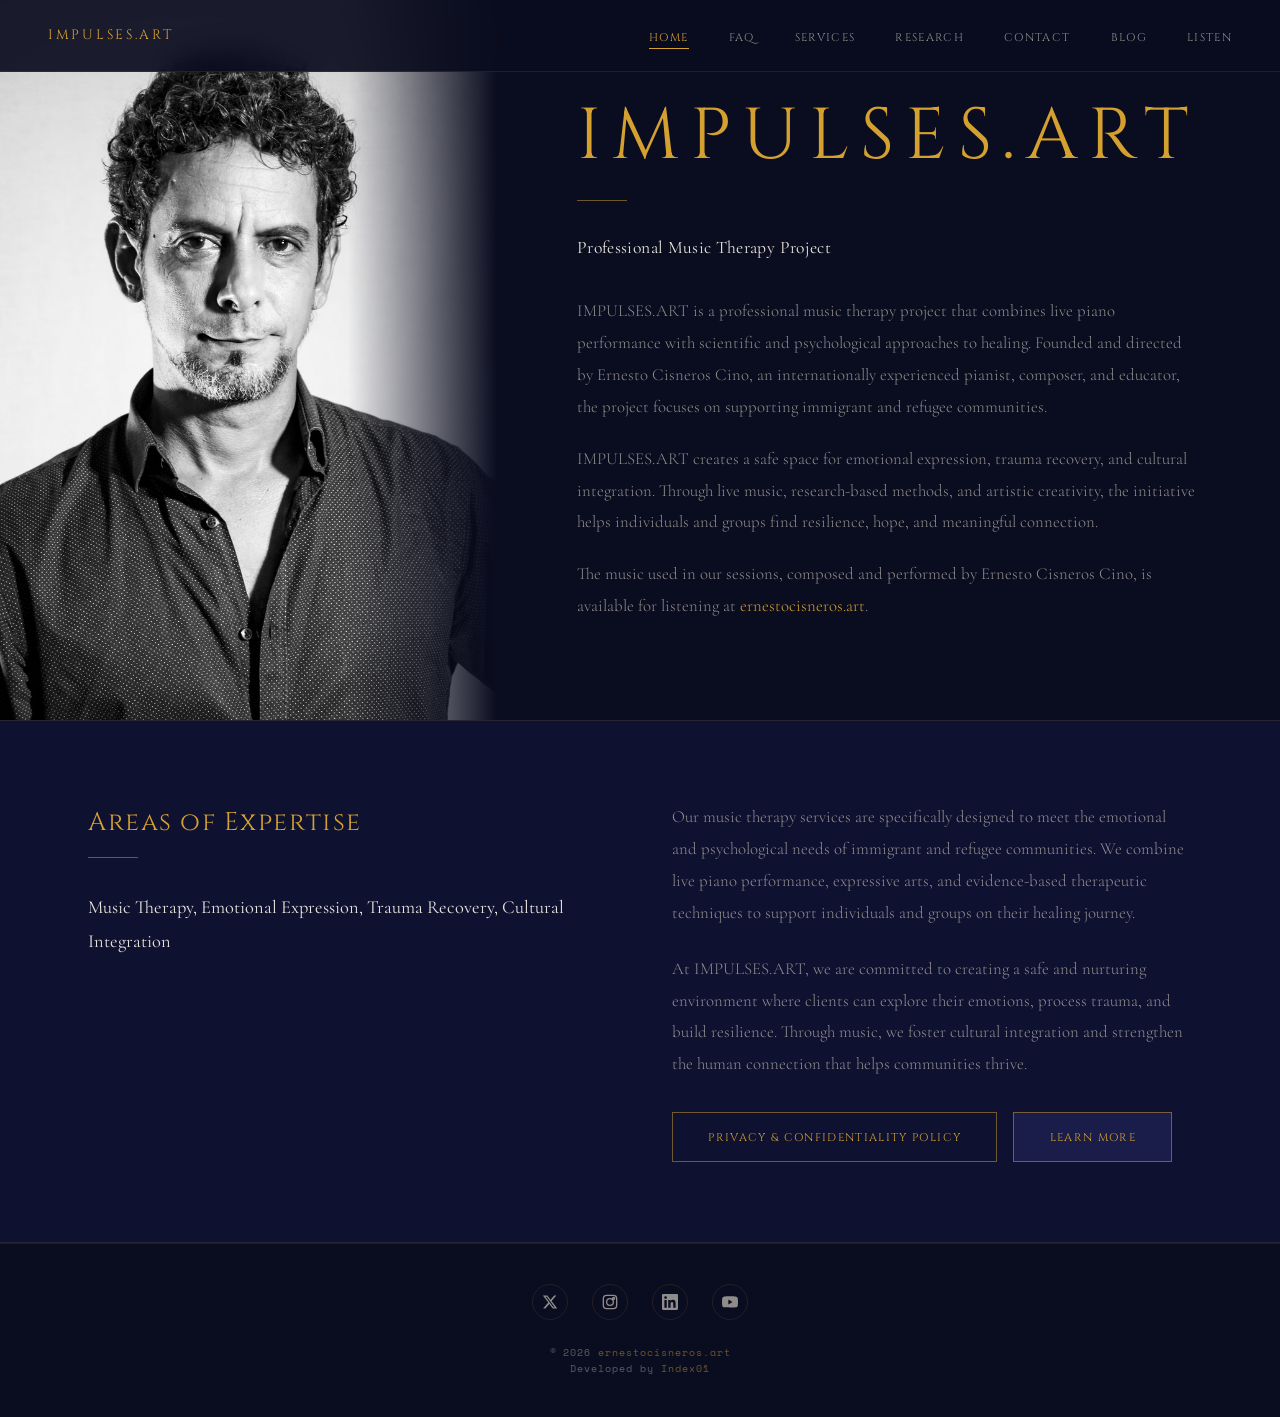
==== index.html @ 5130e120 "Auditoría aplicada: formulario funcional (FormSubmit), robots sin bloquear assets, main y h1, fuera " ====
<!DOCTYPE html>
<html lang="en">
<head>
<meta name="referrer" content="strict-origin-when-cross-origin">
<meta charset="UTF-8">
<meta name="viewport" content="width=device-width, initial-scale=1.0">
<title>IMPULSES.ART | Professional Music Therapy Project</title>
<meta name="description" content="IMPULSES.ART — Professional music therapy combining live piano performance with scientific approaches to healing. Supporting immigrant and refugee communities in the United States.">
<link rel="canonical" href="https://impulses.online/">
<link rel="alternate" hreflang="en" href="https://impulses.online/">
<meta property="og:type" content="website">
<meta property="og:url" content="https://impulses.online/">
<meta property="og:title" content="IMPULSES.ART | Professional Music Therapy Project">
<meta property="og:description" content="Professional music therapy combining live piano with scientific approaches to healing. Supporting immigrant and refugee communities.">
<meta property="og:image" content="https://impulses.online/assets/images/og-image.jpg">
<meta property="og:site_name" content="IMPULSES.ART">
<meta property="og:locale" content="en_US">
<meta name="twitter:card" content="summary_large_image">
<meta name="twitter:site" content="@Impulses_ART">
<meta name="twitter:title" content="IMPULSES.ART | Professional Music Therapy Project">
<meta name="twitter:description" content="Professional music therapy combining live piano with scientific approaches to healing. Supporting immigrant and refugee communities.">
<meta name="twitter:image" content="https://impulses.online/assets/images/og-image.jpg">
<link rel="author" href="https://impulses.online/humans.txt">
<link rel="icon" type="image/x-icon" href="/favicon.ico">
<link rel="icon" type="image/png" sizes="32x32" href="/assets/images/favicon-32x32.png">
<link rel="icon" type="image/png" sizes="16x16" href="/assets/images/favicon-16x16.png">
<link rel="apple-touch-icon" sizes="180x180" href="/assets/images/apple-touch-icon.png">
<link rel="manifest" href="/site.webmanifest">
<meta name="theme-color" content="#0a0c1f">
<link rel="stylesheet" href="assets/css/style.css">
<script type="application/ld+json">
{
  "@context": "https://schema.org",
  "@type": "ProfessionalService",
  "@id": "https://impulses.online/#service",
  "name": "IMPULSES.ART — Professional Music Therapy",
  "description": "Professional music therapy combining live piano performance with scientific approaches to healing. Supporting immigrant and refugee communities.",
  "url": "https://impulses.online",
  "image": "https://impulses.online/assets/images/portrait.jpg",
  "provider": { "@id": "https://impulses.online/#person" },
  "areaServed": { "@type": "Country", "name": "United States" },
  "serviceType": "Music Therapy",
  "availableChannel": {
    "@type": "ServiceChannel",
    "serviceUrl": "https://impulses.online/contact.html",
    "servicePhone": "+1-786-816-9791"
  },
  "offers": {
    "@type": "Offer",
    "description": "Free initial consultation",
    "price": "0",
    "priceCurrency": "USD"
  }
}
</script>
</head>
<body>

<nav class="nav">
  <a href="index.html" class="nav-logo">IMPULSES.ART</a>
  <button class="nav-hamburger" onclick="document.querySelector('.nav-links').classList.toggle('open')" aria-label="Menu">
    <span></span><span></span><span></span>
  </button>
  <ul class="nav-links">
    <li><a href="index.html" class="active">Home</a></li>
    <li><a href="faq.html">FAQ</a></li>
    <li><a href="services.html">Services</a></li>
    <li><a href="research.html">Research</a></li>
    <li><a href="contact.html">Contact</a></li>
    <li><a href="blog.html">Blog</a></li>
    <li><a href="listen.html">Listen</a></li>
  </ul>
</nav>

<!-- ── Hero ─────────────────────────────────── -->
<div class="split">
  <div class="split-image placeholder-portrait" role="img" aria-label="Ernesto Cisneros Cino — pianist and music therapist"></div>
  <div class="split-content">
    <div class="reveal reveal-right">
      <h1 style="font-family:var(--font-display);font-size:clamp(2.5rem,6vw,4.5rem);letter-spacing:0.15em;color:var(--gold);font-weight:400;line-height:1.1;margin-bottom:1.5rem;">IMPULSES.ART</h1>
      <div class="section-divider"></div>
      <p style="font-family:var(--font-body);font-size:1.1rem;font-weight:400;color:var(--text-primary);letter-spacing:0.02em;margin-bottom:2rem;">Professional Music Therapy Project</p>
    </div>
    <div class="reveal reveal-left" style="transition-delay:0.25s;">
      <p class="section-text" style="margin-bottom:1.25rem;">IMPULSES.ART is a professional music therapy project that combines live piano performance with scientific and psychological approaches to healing. Founded and directed by Ernesto Cisneros Cino, an internationally experienced pianist, composer, and educator, the project focuses on supporting immigrant and refugee communities.</p>
      <p class="section-text" style="margin-bottom:1.25rem;">IMPULSES.ART creates a safe space for emotional expression, trauma recovery, and cultural integration. Through live music, research-based methods, and artistic creativity, the initiative helps individuals and groups find resilience, hope, and meaningful connection.</p>
      <p class="section-text">The music used in our sessions, composed and performed by Ernesto Cisneros Cino, is available for listening at <a href="https://ernestocisneros.art">ernestocisneros.art</a>.</p>
    </div>
  </div>
</div>

<!-- ── Areas of Expertise ──────────────────── -->
<div class="section-alt">
  <div class="section" style="display:grid;grid-template-columns:1fr 1fr;gap:4rem;align-items:start;">
    <div class="reveal reveal-right">
      <h2 class="section-title">Areas of Expertise</h2>
      <div class="section-divider"></div>
      <p class="section-text" style="font-size:1.15rem;font-weight:400;color:var(--text-primary);">Music Therapy, Emotional Expression, Trauma Recovery, Cultural Integration</p>
    </div>
    <div class="reveal reveal-left" style="transition-delay:0.15s;">
      <p class="section-text" style="margin-bottom:1.5rem;">Our music therapy services are specifically designed to meet the emotional and psychological needs of immigrant and refugee communities. We combine live piano performance, expressive arts, and evidence-based therapeutic techniques to support individuals and groups on their healing journey.</p>
      <p class="section-text" style="margin-bottom:2rem;">At IMPULSES.ART, we are committed to creating a safe and nurturing environment where clients can explore their emotions, process trauma, and build resilience. Through music, we foster cultural integration and strengthen the human connection that helps communities thrive.</p>
      <div style="display:flex;flex-wrap:wrap;gap:1rem;">
        <a href="privacy-policy.html" class="btn">Privacy &amp; Confidentiality Policy</a>
        <a href="services.html" class="btn btn-filled">Learn More</a>
      </div>
    </div>
  </div>
</div>

<footer class="footer reveal reveal-right">
  <div class="footer-socials">
    <a href="https://x.com/Impulses_ART" target="_blank" rel="noopener" aria-label="X"><svg viewBox="0 0 24 24" fill="currentColor" width="16" height="16"><path d="M18.244 2.25h3.308l-7.227 8.26 8.502 11.24H16.17l-5.214-6.817L4.99 21.75H1.68l7.73-8.835L1.254 2.25H8.08l4.713 6.231zm-1.161 17.52h1.833L7.084 4.126H5.117z"/></svg></a>
    <a href="https://instagram.com/impulses.art" target="_blank" rel="noopener" aria-label="Instagram"><svg viewBox="0 0 24 24" fill="none" stroke="currentColor" stroke-width="2" stroke-linecap="round" stroke-linejoin="round" width="16" height="16"><rect x="2" y="2" width="20" height="20" rx="5"/><circle cx="12" cy="12" r="5"/><circle cx="17.5" cy="6.5" r="1.5"/></svg></a>
    <a href="https://linkedin.com/company/impulses-art" target="_blank" rel="noopener" aria-label="LinkedIn"><svg viewBox="0 0 24 24" fill="currentColor" width="16" height="16"><path d="M20.447 20.452h-3.554v-5.569c0-1.328-.027-3.037-1.852-3.037-1.853 0-2.136 1.445-2.136 2.939v5.667H9.351V9h3.414v1.561h.046c.477-.9 1.637-1.85 3.37-1.85 3.601 0 4.267 2.37 4.267 5.455v6.286zM5.337 7.433a2.062 2.062 0 01-2.063-2.065 2.064 2.064 0 112.063 2.065zm1.782 13.019H3.555V9h3.564v11.452zM22.225 0H1.771C.792 0 0 .774 0 1.729v20.542C0 23.227.792 24 1.771 24h20.451C23.2 24 24 23.227 24 22.271V1.729C24 .774 23.2 0 22.222 0h.003z"/></svg></a>
    <a href="https://youtube.com/@ernestocisnerosmusic" target="_blank" rel="noopener" aria-label="YouTube"><svg viewBox="0 0 24 24" fill="currentColor" width="16" height="16"><path d="M23.498 6.186a3.016 3.016 0 00-2.122-2.136C19.505 3.545 12 3.545 12 3.545s-7.505 0-9.377.505A3.017 3.017 0 00.502 6.186C0 8.07 0 12 0 12s0 3.93.502 5.814a3.016 3.016 0 002.122 2.136c1.871.505 9.376.505 9.376.505s7.505 0 9.377-.505a3.015 3.015 0 002.122-2.136C24 15.93 24 12 24 12s0-3.93-.502-5.814zM9.545 15.568V8.432L15.818 12l-6.273 3.568z"/></svg></a>
  </div>
  <p class="footer-copy">&copy; 2026 <a href="https://ernestocisneros.art">ernestocisneros.art</a></p>
  <p class="footer-copy footer-credit">Developed by <a href="https://index01.net" target="_blank" rel="noopener">Index01</a></p>
</footer>

<script>
(function(){
  var els = document.querySelectorAll('.reveal');
  if (!('IntersectionObserver' in window)) {
    els.forEach(function(el){ el.classList.add('visible'); });
    return;
  }
  var observer = new IntersectionObserver(function(entries){
    entries.forEach(function(entry){
      if (entry.isIntersecting) {
        entry.target.classList.add('visible');
        observer.unobserve(entry.target);
      }
    });
  }, { threshold: 0.15 });
  els.forEach(function(el){ observer.observe(el); });
})();
</script>
<script src="assets/js/schema-shared.js" defer></script>
<script data-goatcounter="https://impulses.goatcounter.com/count" async src="//gc.zgo.at/count.js"></script>
</body>
</html>
---- assets/css/style.css ----
/* ═══════════════════════════════════════════════════
   IMPULSES.ART — Shared Stylesheet
   Hybrid: Navy base + Gold accents
   ═══════════════════════════════════════════════════ */

@import url('https://fonts.googleapis.com/css2?family=Cinzel:wght@400;500;600&family=Cormorant+Garamond:ital,wght@0,300;0,400;0,500;0,600;1,300;1,400&family=Space+Mono&display=swap');

:root {
  --bg-deep: #0a0c1f;
  --bg-dark: #0d0f2b;
  --bg-card: rgba(16, 18, 42, 0.7);
  --bg-section: #0f1130;
  --navy: #1a1d4a;
  --navy-light: #252860;
  --gold: #d4a030;
  --gold-bright: #f0c860;
  --gold-dim: rgba(212, 160, 48, 0.5);
  --gold-faint: rgba(212, 160, 48, 0.12);
  --text-primary: #e8e4dc;
  --text-secondary: rgba(200, 195, 185, 0.7);
  --text-dim: rgba(180, 170, 155, 0.5);
  --line: rgba(212, 160, 48, 0.12);
  --line-bright: rgba(212, 160, 48, 0.25);
  --font-display: 'Cinzel', serif;
  --font-body: 'Cormorant Garamond', serif;
  --font-mono: 'Space Mono', monospace;
}

*, *::before, *::after { margin: 0; padding: 0; box-sizing: border-box; }
html { scroll-behavior: smooth; }

body {
  font-family: var(--font-body);
  background: var(--bg-deep);
  color: var(--text-primary);
  line-height: 1.7;
  font-size: 18px;
  overflow-x: hidden;
}

a { color: var(--gold); text-decoration: none; transition: color 0.3s; }
a:hover { color: var(--gold-bright); }

img { max-width: 100%; height: auto; display: block; }

/* ── Navigation ─────────────────────────────── */
.nav {
  position: fixed;
  top: 0;
  left: 0;
  right: 0;
  z-index: 100;
  display: flex;
  align-items: center;
  justify-content: space-between;
  padding: 1.25rem 3rem;
  background: rgba(10, 12, 31, 0.92);
  backdrop-filter: blur(12px);
  border-bottom: 1px solid var(--line);
  transition: background 0.3s;
}

.nav-logo {
  font-family: var(--font-display);
  font-size: 0.85rem;
  letter-spacing: 0.2em;
  text-transform: uppercase;
  color: var(--gold);
}

.nav-links {
  display: flex;
  gap: 2.5rem;
  list-style: none;
}

.nav-links a {
  font-family: var(--font-display);
  font-size: 0.7rem;
  letter-spacing: 0.12em;
  text-transform: uppercase;
  color: var(--text-secondary);
  transition: color 0.3s;
  position: relative;
}

.nav-links a:hover,
.nav-links a.active {
  color: var(--gold);
}

.nav-links a.active::after {
  content: '';
  position: absolute;
  bottom: -4px;
  left: 0;
  right: 0;
  height: 1px;
  background: var(--gold);
}

.nav-hamburger {
  display: none;
  flex-direction: column;
  gap: 5px;
  cursor: pointer;
  background: none;
  border: none;
  padding: 4px;
}

.nav-hamburger span {
  width: 22px;
  height: 1.5px;
  background: var(--gold);
  transition: all 0.3s;
}

/* ── Page Header ───────────────────────────── */
.page-header {
  padding: 140px 3rem 60px;
  text-align: center;
  background: linear-gradient(180deg, var(--bg-section) 0%, var(--bg-deep) 100%);
  border-bottom: 1px solid var(--line);
}

.page-header h1 {
  font-family: var(--font-display);
  font-size: clamp(1.8rem, 4vw, 2.8rem);
  font-weight: 400;
  letter-spacing: 0.08em;
  color: var(--gold);
  margin-bottom: 1rem;
}

.page-header p {
  font-size: 1.1rem;
  color: var(--text-secondary);
  max-width: 700px;
  margin: 0 auto;
  font-weight: 300;
}

/* ── Sections ──────────────────────────────── */
.section {
  padding: 80px 3rem;
  max-width: 1200px;
  margin: 0 auto;
}

.section-alt {
  background: var(--bg-section);
  border-top: 1px solid var(--line);
  border-bottom: 1px solid var(--line);
}

.section-title {
  font-family: var(--font-display);
  font-size: clamp(1.2rem, 2.5vw, 1.6rem);
  font-weight: 400;
  letter-spacing: 0.06em;
  color: var(--gold);
  margin-bottom: 0.75rem;
}

.section-divider {
  width: 50px;
  height: 1px;
  background: var(--gold-dim);
  margin-bottom: 2rem;
  animation: breathe 4s ease-in-out infinite;
}

@keyframes breathe {
  0%, 100% { width: 50px; opacity: 0.5; }
  50% { width: 75px; opacity: 1; }
}

.section-text {
  font-size: 1.05rem;
  color: var(--text-secondary);
  font-weight: 300;
  line-height: 1.9;
  max-width: 700px;
}

/* ── Split Layout (image + text) ───────────── */
.split {
  display: grid;
  grid-template-columns: 1fr 1fr;
  min-height: 80vh;
}

.split-image {
  background-size: cover;
  background-position: center top;
  background-attachment: scroll;
  position: relative;
}

.split-image::after {
  content: '';
  position: absolute;
  inset: 0;
  background: linear-gradient(90deg, transparent 70%, var(--bg-deep) 100%);
}

.split-reverse .split-image::after {
  background: linear-gradient(270deg, transparent 70%, var(--bg-deep) 100%);
}

.split-content {
  display: flex;
  flex-direction: column;
  justify-content: center;
  padding: 4rem 5rem;
}

.split-reverse {
  direction: rtl;
}

.split-reverse > * {
  direction: ltr;
}

/* ── Buttons ───────────────────────────────── */
.btn {
  display: inline-block;
  padding: 0.9rem 2.2rem;
  font-family: var(--font-display);
  font-size: 0.7rem;
  letter-spacing: 0.12em;
  text-transform: uppercase;
  border: 1px solid var(--gold-dim);
  color: var(--gold);
  background: transparent;
  cursor: pointer;
  transition: all 0.3s;
}

.btn:hover {
  background: var(--gold-faint);
  border-color: var(--gold);
  color: var(--gold-bright);
  box-shadow: 0 0 20px rgba(212, 160, 48, 0.1);
}

.btn-filled {
  background: var(--navy);
  border-color: var(--gold-dim);
}

.btn-filled:hover {
  background: var(--navy-light);
}

/* ── FAQ Items ─────────────────────────────── */
.faq-item {
  padding: 2.5rem 0;
  border-bottom: 1px solid var(--line);
  display: grid;
  grid-template-columns: 60px 1fr;
  grid-template-rows: auto auto;
  gap: 0.5rem 2rem;
  align-items: start;
}

.faq-number {
  font-family: var(--font-display);
  font-size: 1.4rem;
  color: var(--gold-dim);
  text-align: right;
  padding-top: 0.2rem;
  grid-row: 1 / 3;
  grid-column: 1;
}

.faq-question {
  font-family: var(--font-body);
  font-size: 1.15rem;
  font-weight: 500;
  color: var(--text-primary);
  margin-bottom: 0;
  grid-column: 2;
  grid-row: 1;
}

.faq-answer {
  font-size: 1rem;
  color: var(--text-secondary);
  font-weight: 300;
  line-height: 1.8;
  grid-column: 2;
  grid-row: 2;
}

.faq-answer ul {
  margin-top: 0.5rem;
  padding-left: 1.5rem;
}

.faq-answer li {
  margin-bottom: 0.3rem;
}

/* ── Contact Form ──────────────────────────── */
.form-group {
  margin-bottom: 1.25rem;
}

.form-row {
  display: grid;
  grid-template-columns: 1fr 1fr;
  gap: 1.25rem;
}

.form-input,
.form-textarea {
  width: 100%;
  padding: 0.9rem 1rem;
  font-family: var(--font-body);
  font-size: 1rem;
  color: var(--text-primary);
  background: rgba(255,255,255, 0.05);
  border: 1px solid var(--line);
  outline: none;
  transition: border-color 0.3s;
}

.form-input:focus,
.form-textarea:focus {
  border-color: var(--gold-dim);
}

.form-input::placeholder,
.form-textarea::placeholder {
  color: var(--text-dim);
  font-style: italic;
}

.form-textarea {
  resize: vertical;
  min-height: 140px;
}

/* ── Research Cards ────────────────────────── */
.research-block {
  margin-bottom: 3rem;
}

.research-block h3 {
  font-family: var(--font-display);
  font-size: 1.05rem;
  font-weight: 400;
  letter-spacing: 0.04em;
  color: var(--text-primary);
  margin-bottom: 0.5rem;
}

.research-block .section-divider {
  margin-bottom: 1.25rem;
}

.research-block p {
  color: var(--text-secondary);
  font-weight: 300;
  line-height: 1.9;
}

/* ── Footer ────────────────────────────────── */
.footer {
  text-align: center;
  padding: 2.5rem 2rem;
  border-top: 1px solid var(--line);
  background: var(--bg-deep);
}

.footer-socials {
  display: flex;
  justify-content: center;
  gap: 1.5rem;
  margin-bottom: 1.5rem;
}

.footer-socials a {
  width: 36px;
  height: 36px;
  border-radius: 50%;
  border: 1px solid var(--line);
  display: flex;
  align-items: center;
  justify-content: center;
  color: var(--text-secondary);
  transition: all 0.3s;
}

.footer-socials a:hover {
  border-color: var(--gold);
  color: var(--gold);
}

.footer-socials svg {
  width: 16px;
  height: 16px;
}

.footer-copy {
  font-family: var(--font-mono);
  font-size: 0.6rem;
  letter-spacing: 0.1em;
  color: var(--text-dim);
}

.footer-copy a {
  color: var(--gold-dim);
}

/* ── Blog ─────────────────────────────────── */
.blog-entry {
  padding: 3.5rem 0;
  border-bottom: 1px solid var(--line);
  max-width: 720px;
  margin: 0 auto;
}

.blog-entry:last-child {
  border-bottom: none;
}

.blog-date {
  font-family: var(--font-mono);
  font-size: 0.7rem;
  letter-spacing: 0.12em;
  color: var(--gold-dim);
  margin-bottom: 0.75rem;
  text-transform: uppercase;
}

.blog-title {
  font-family: var(--font-display);
  font-size: 1.5rem;
  font-weight: 400;
  color: var(--text-primary);
  letter-spacing: 0.04em;
  margin-bottom: 1.25rem;
  line-height: 1.35;
}

.blog-body p {
  font-size: 1.05rem;
  color: var(--text-secondary);
  line-height: 1.9;
  margin-bottom: 1.25rem;
}

.blog-body p:last-child {
  margin-bottom: 0;
}

.blog-ref {
  font-family: var(--font-mono);
  font-size: 0.7rem;
  color: var(--text-dim);
  margin-top: 1.5rem;
  padding-top: 1rem;
  border-top: 1px solid var(--line);
  line-height: 1.8;
}

/* ── Responsive ────────────────────────────── */
@media (max-width: 900px) {
  .nav { padding: 1rem 1.5rem; }

  .nav-links {
    display: none;
    position: fixed;
    top: 60px;
    left: 0;
    right: 0;
    background: rgba(10, 12, 31, 0.98);
    flex-direction: column;
    padding: 2rem;
    gap: 1.5rem;
    border-bottom: 1px solid var(--line);
  }

  .nav-links.open { display: flex; }
  .nav-hamburger { display: flex; }

  .split {
    grid-template-columns: 1fr;
    min-height: auto;
  }

  .split-image {
    height: 50vh;
  }

  .split-image::after {
    background: linear-gradient(180deg, transparent 60%, var(--bg-deep) 100%);
  }

  .split-content {
    padding: 3rem 1.5rem;
  }

  .split-reverse { direction: ltr; }

  .section { padding: 50px 1.5rem; }
  .page-header { padding: 110px 1.5rem 40px; }
  .form-row { grid-template-columns: 1fr; }
  .faq-item { grid-template-columns: 40px 1fr; gap: 1rem; }
}

/* ── Photo backgrounds ── */
.placeholder-portrait {
  background: url('../images/portrait.jpg') center 15% / cover no-repeat;
}

.placeholder-piano {
  background: url('../images/hands-dark.jpg') center center / cover no-repeat;
}

.placeholder-hands {
  background: url('../images/hands-light.jpg') center center / cover no-repeat;
}

/* ── Reveal animations (one-shot) ───────────── */
.reveal {
  opacity: 0;
  transition: opacity 0.9s ease, transform 0.9s ease;
  will-change: opacity, transform;
}

.reveal-right {
  transform: translateX(60px);
}

.reveal-left {
  transform: translateX(-60px);
}

.reveal.visible {
  opacity: 1;
  transform: translateX(0);
}
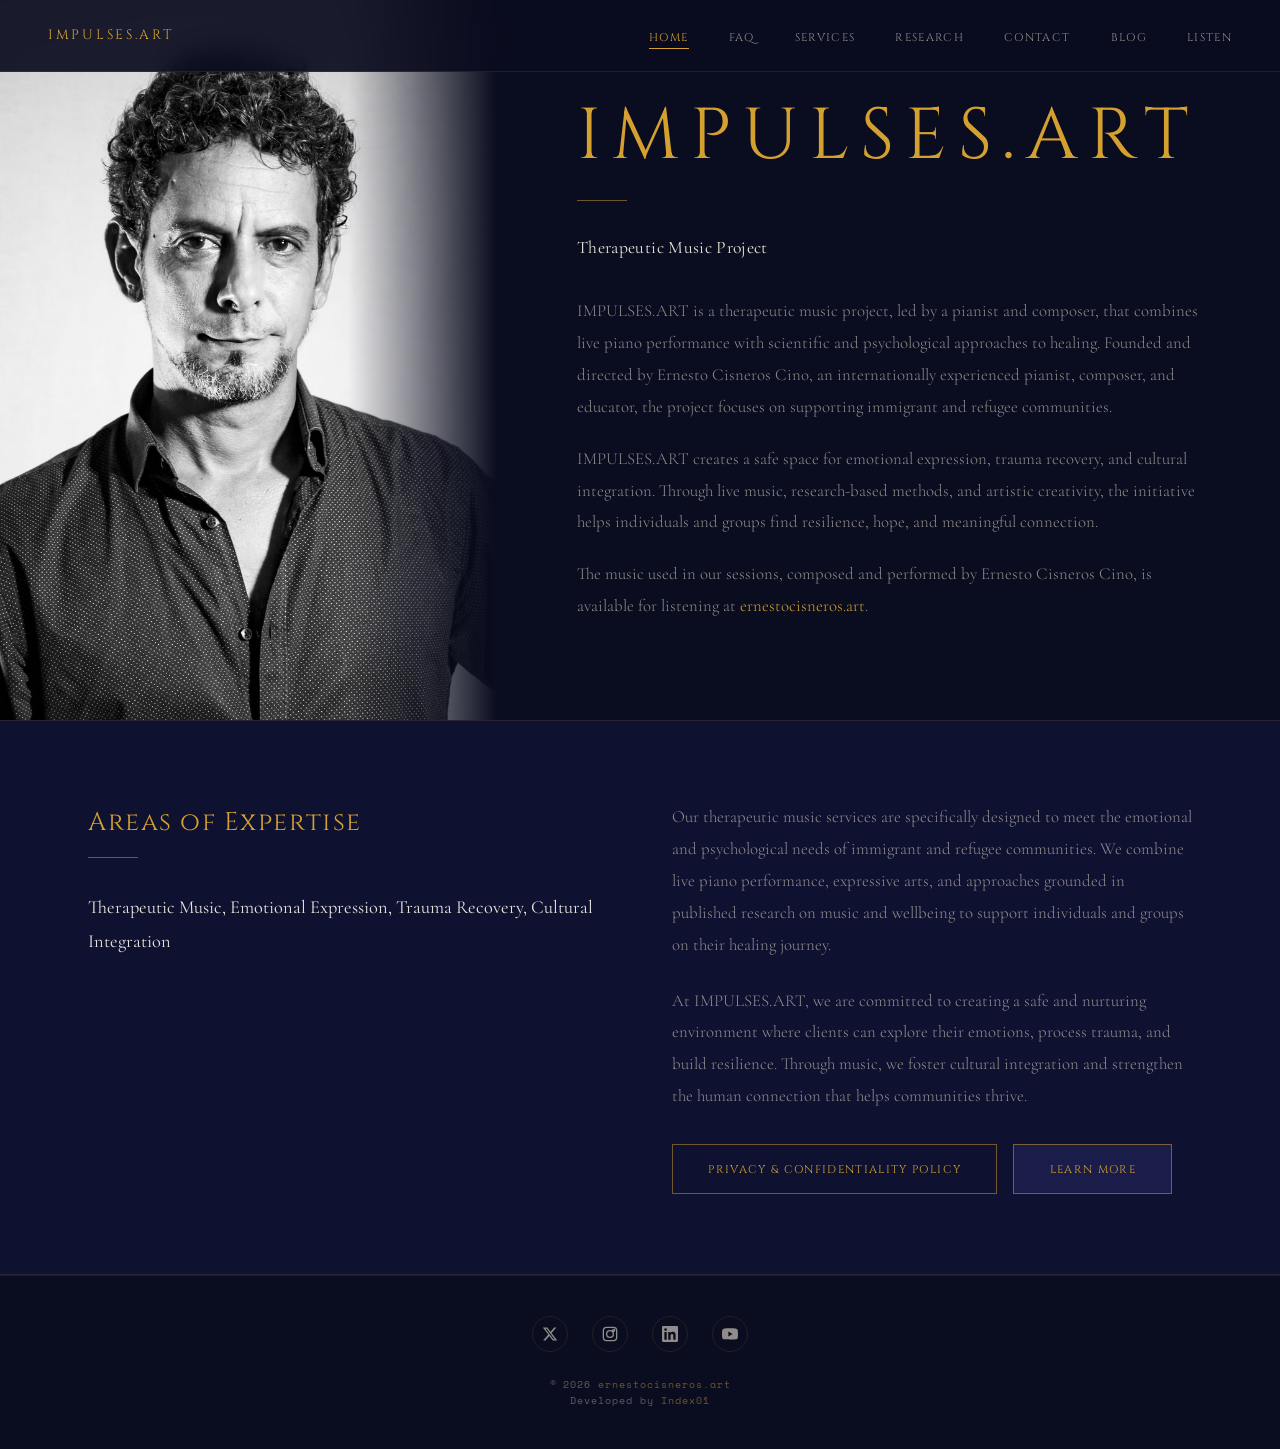
==== commit 030b4935: "Sincerar identidad: pianista y compositor con enfoque multicultural, sin credencial clínica; el serv" ====
--- a/index.html
+++ b/index.html
@@ -4,21 +4,21 @@
 <meta name="referrer" content="strict-origin-when-cross-origin">
 <meta charset="UTF-8">
 <meta name="viewport" content="width=device-width, initial-scale=1.0">
-<title>IMPULSES.ART | Professional Music Therapy Project</title>
-<meta name="description" content="IMPULSES.ART — Professional music therapy combining live piano performance with scientific approaches to healing. Supporting immigrant and refugee communities in the United States.">
+<title>IMPULSES.ART | Therapeutic Music Project</title>
+<meta name="description" content="IMPULSES.ART — Therapeutic live piano: performance combined with research-informed approaches to wellbeing. Supporting immigrant and refugee communities in the United States.">
 <link rel="canonical" href="https://impulses.online/">
 <link rel="alternate" hreflang="en" href="https://impulses.online/">
 <meta property="og:type" content="website">
 <meta property="og:url" content="https://impulses.online/">
-<meta property="og:title" content="IMPULSES.ART | Professional Music Therapy Project">
-<meta property="og:description" content="Professional music therapy combining live piano with scientific approaches to healing. Supporting immigrant and refugee communities.">
+<meta property="og:title" content="IMPULSES.ART | Therapeutic Music Project">
+<meta property="og:description" content="Therapeutic live piano with research-informed approaches to wellbeing. Supporting immigrant and refugee communities.">
 <meta property="og:image" content="https://impulses.online/assets/images/og-image.jpg">
 <meta property="og:site_name" content="IMPULSES.ART">
 <meta property="og:locale" content="en_US">
 <meta name="twitter:card" content="summary_large_image">
 <meta name="twitter:site" content="@Impulses_ART">
-<meta name="twitter:title" content="IMPULSES.ART | Professional Music Therapy Project">
-<meta name="twitter:description" content="Professional music therapy combining live piano with scientific approaches to healing. Supporting immigrant and refugee communities.">
+<meta name="twitter:title" content="IMPULSES.ART | Therapeutic Music Project">
+<meta name="twitter:description" content="Therapeutic live piano with research-informed approaches to wellbeing. Supporting immigrant and refugee communities.">
 <meta name="twitter:image" content="https://impulses.online/assets/images/og-image.jpg">
 <link rel="author" href="https://impulses.online/humans.txt">
 <link rel="icon" type="image/x-icon" href="/favicon.ico">
@@ -34,7 +34,7 @@
   "@type": "ProfessionalService",
   "@id": "https://impulses.online/#service",
   "name": "IMPULSES.ART — Professional Music Therapy",
-  "description": "Professional music therapy combining live piano performance with scientific approaches to healing. Supporting immigrant and refugee communities.",
+  "description": "Therapeutic live piano: performance combined with research-informed approaches to wellbeing. Supporting immigrant and refugee communities.",
   "url": "https://impulses.online",
   "image": "https://impulses.online/assets/images/portrait.jpg",
   "provider": { "@id": "https://impulses.online/#person" },
@@ -71,18 +71,19 @@
     <li><a href="listen.html">Listen</a></li>
   </ul>
 </nav>
+<main id="main">
 
 <!-- ── Hero ─────────────────────────────────── -->
 <div class="split">
-  <div class="split-image placeholder-portrait" role="img" aria-label="Ernesto Cisneros Cino — pianist and music therapist"></div>
+  <div class="split-image placeholder-portrait" role="img" aria-label="Ernesto Cisneros Cino — pianist and composer"></div>
   <div class="split-content">
     <div class="reveal reveal-right">
       <h1 style="font-family:var(--font-display);font-size:clamp(2.5rem,6vw,4.5rem);letter-spacing:0.15em;color:var(--gold);font-weight:400;line-height:1.1;margin-bottom:1.5rem;">IMPULSES.ART</h1>
       <div class="section-divider"></div>
-      <p style="font-family:var(--font-body);font-size:1.1rem;font-weight:400;color:var(--text-primary);letter-spacing:0.02em;margin-bottom:2rem;">Professional Music Therapy Project</p>
+      <p style="font-family:var(--font-body);font-size:1.1rem;font-weight:400;color:var(--text-primary);letter-spacing:0.02em;margin-bottom:2rem;">Therapeutic Music Project</p>
     </div>
     <div class="reveal reveal-left" style="transition-delay:0.25s;">
-      <p class="section-text" style="margin-bottom:1.25rem;">IMPULSES.ART is a professional music therapy project that combines live piano performance with scientific and psychological approaches to healing. Founded and directed by Ernesto Cisneros Cino, an internationally experienced pianist, composer, and educator, the project focuses on supporting immigrant and refugee communities.</p>
+      <p class="section-text" style="margin-bottom:1.25rem;">IMPULSES.ART is a therapeutic music project, led by a pianist and composer, that combines live piano performance with scientific and psychological approaches to healing. Founded and directed by Ernesto Cisneros Cino, an internationally experienced pianist, composer, and educator, the project focuses on supporting immigrant and refugee communities.</p>
       <p class="section-text" style="margin-bottom:1.25rem;">IMPULSES.ART creates a safe space for emotional expression, trauma recovery, and cultural integration. Through live music, research-based methods, and artistic creativity, the initiative helps individuals and groups find resilience, hope, and meaningful connection.</p>
       <p class="section-text">The music used in our sessions, composed and performed by Ernesto Cisneros Cino, is available for listening at <a href="https://ernestocisneros.art">ernestocisneros.art</a>.</p>
     </div>
@@ -95,10 +96,10 @@
     <div class="reveal reveal-right">
       <h2 class="section-title">Areas of Expertise</h2>
       <div class="section-divider"></div>
-      <p class="section-text" style="font-size:1.15rem;font-weight:400;color:var(--text-primary);">Music Therapy, Emotional Expression, Trauma Recovery, Cultural Integration</p>
+      <p class="section-text" style="font-size:1.15rem;font-weight:400;color:var(--text-primary);">Therapeutic Music, Emotional Expression, Trauma Recovery, Cultural Integration</p>
     </div>
     <div class="reveal reveal-left" style="transition-delay:0.15s;">
-      <p class="section-text" style="margin-bottom:1.5rem;">Our music therapy services are specifically designed to meet the emotional and psychological needs of immigrant and refugee communities. We combine live piano performance, expressive arts, and evidence-based therapeutic techniques to support individuals and groups on their healing journey.</p>
+      <p class="section-text" style="margin-bottom:1.5rem;">Our therapeutic music services are specifically designed to meet the emotional and psychological needs of immigrant and refugee communities. We combine live piano performance, expressive arts, and approaches grounded in published research on music and wellbeing to support individuals and groups on their healing journey.</p>
       <p class="section-text" style="margin-bottom:2rem;">At IMPULSES.ART, we are committed to creating a safe and nurturing environment where clients can explore their emotions, process trauma, and build resilience. Through music, we foster cultural integration and strengthen the human connection that helps communities thrive.</p>
       <div style="display:flex;flex-wrap:wrap;gap:1rem;">
         <a href="privacy-policy.html" class="btn">Privacy &amp; Confidentiality Policy</a>
@@ -108,6 +109,7 @@
   </div>
 </div>
 
+</main>
 <footer class="footer reveal reveal-right">
   <div class="footer-socials">
     <a href="https://x.com/Impulses_ART" target="_blank" rel="noopener" aria-label="X"><svg viewBox="0 0 24 24" fill="currentColor" width="16" height="16"><path d="M18.244 2.25h3.308l-7.227 8.26 8.502 11.24H16.17l-5.214-6.817L4.99 21.75H1.68l7.73-8.835L1.254 2.25H8.08l4.713 6.231zm-1.161 17.52h1.833L7.084 4.126H5.117z"/></svg></a>
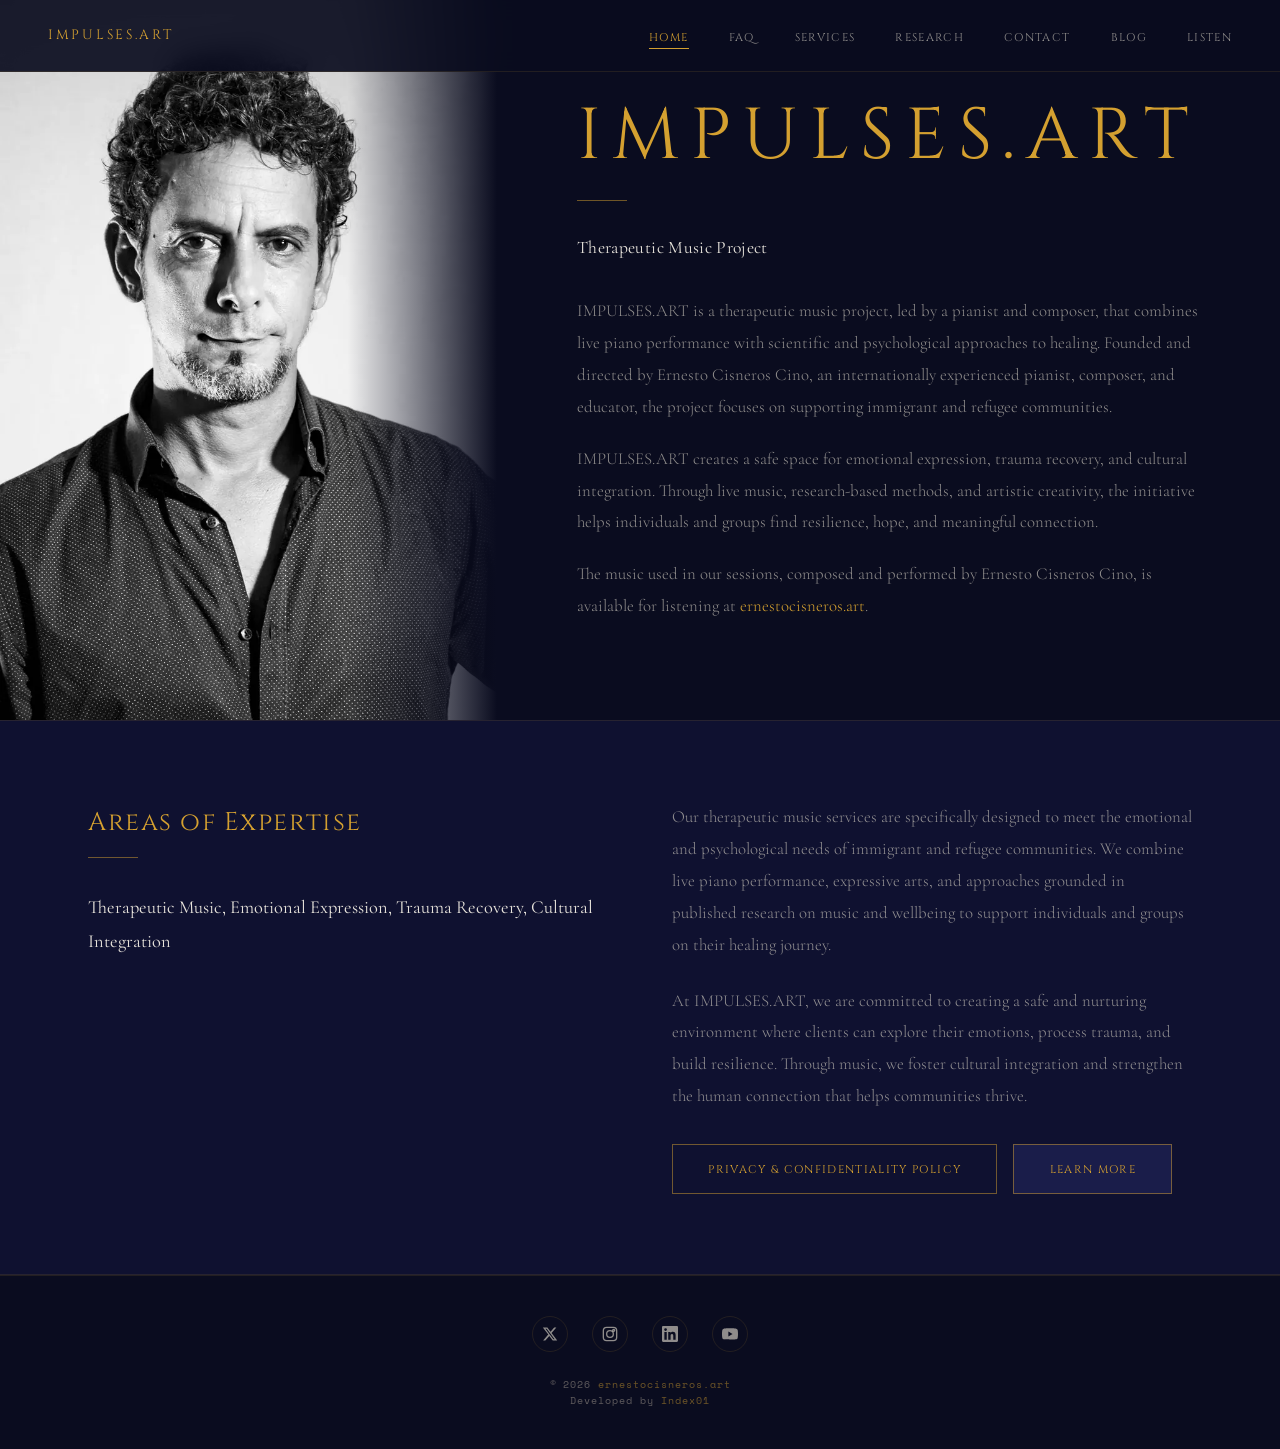
==== commit c7d88c05: "Rendimiento fase 2: fuentes autohospedadas recortadas y heroes WebP - assets/fonts/: 7 woff2 subset " ====
--- a/index.html
+++ b/index.html
@@ -27,19 +27,23 @@
 <link rel="apple-touch-icon" sizes="180x180" href="/assets/images/apple-touch-icon.png">
 <link rel="manifest" href="/site.webmanifest">
 <meta name="theme-color" content="#0a0c1f">
+<link rel="preload" href="assets/fonts/cinzel-400.woff2" as="font" type="font/woff2" crossorigin>
+<link rel="preload" href="assets/fonts/cormorant-garamond-300.woff2" as="font" type="font/woff2" crossorigin>
+<link rel="stylesheet" href="assets/css/fonts.css">
+<link rel="preload" as="image" href="assets/images/portrait.webp" fetchpriority="high">
 <link rel="stylesheet" href="assets/css/style.css">
 <script type="application/ld+json">
 {
   "@context": "https://schema.org",
   "@type": "ProfessionalService",
   "@id": "https://impulses.online/#service",
-  "name": "IMPULSES.ART — Professional Music Therapy",
+  "name": "IMPULSES.ART — Therapeutic Music",
   "description": "Therapeutic live piano: performance combined with research-informed approaches to wellbeing. Supporting immigrant and refugee communities.",
   "url": "https://impulses.online",
   "image": "https://impulses.online/assets/images/portrait.jpg",
   "provider": { "@id": "https://impulses.online/#person" },
   "areaServed": { "@type": "Country", "name": "United States" },
-  "serviceType": "Music Therapy",
+  "serviceType": "Therapeutic music sessions",
   "availableChannel": {
     "@type": "ServiceChannel",
     "serviceUrl": "https://impulses.online/contact.html",
@@ -140,6 +144,5 @@
 })();
 </script>
 <script src="assets/js/schema-shared.js" defer></script>
-<script data-goatcounter="https://impulses.goatcounter.com/count" async src="//gc.zgo.at/count.js"></script>
 </body>
 </html>
--- a/assets/css/fonts.css
+++ b/assets/css/fonts.css
@@ -0,0 +1,69 @@
+/* ═══════════════════════════════════════════════════
+   IMPULSES.ART — Fuentes autohospedadas (subset latin)
+   Solo las variantes que el sitio usa de verdad.
+   Origen: Google Fonts woff2, servidas desde este dominio
+   para evitar conexiones a terceros.
+   ═══════════════════════════════════════════════════ */
+
+@font-face {
+  font-family: 'Cinzel';
+  font-style: normal;
+  font-weight: 400;
+  font-display: swap;
+  src: url('../fonts/cinzel-400.woff2') format('woff2');
+  unicode-range: U+0000-00FF, U+0131, U+0152-0153, U+02BB-02BC, U+02C6, U+02DA, U+02DC, U+0304, U+0308, U+0329, U+2000-206F, U+20AC, U+2122, U+2191, U+2193, U+2212, U+2215, U+FEFF, U+FFFD;
+}
+
+@font-face {
+  font-family: 'Cormorant Garamond';
+  font-style: normal;
+  font-weight: 300;
+  font-display: swap;
+  src: url('../fonts/cormorant-garamond-300.woff2') format('woff2');
+  unicode-range: U+0000-00FF, U+0131, U+0152-0153, U+02BB-02BC, U+02C6, U+02DA, U+02DC, U+0304, U+0308, U+0329, U+2000-206F, U+20AC, U+2122, U+2191, U+2193, U+2212, U+2215, U+FEFF, U+FFFD;
+}
+
+@font-face {
+  font-family: 'Cormorant Garamond';
+  font-style: normal;
+  font-weight: 400;
+  font-display: swap;
+  src: url('../fonts/cormorant-garamond-400.woff2') format('woff2');
+  unicode-range: U+0000-00FF, U+0131, U+0152-0153, U+02BB-02BC, U+02C6, U+02DA, U+02DC, U+0304, U+0308, U+0329, U+2000-206F, U+20AC, U+2122, U+2191, U+2193, U+2212, U+2215, U+FEFF, U+FFFD;
+}
+
+@font-face {
+  font-family: 'Cormorant Garamond';
+  font-style: normal;
+  font-weight: 500;
+  font-display: swap;
+  src: url('../fonts/cormorant-garamond-500.woff2') format('woff2');
+  unicode-range: U+0000-00FF, U+0131, U+0152-0153, U+02BB-02BC, U+02C6, U+02DA, U+02DC, U+0304, U+0308, U+0329, U+2000-206F, U+20AC, U+2122, U+2191, U+2193, U+2212, U+2215, U+FEFF, U+FFFD;
+}
+
+@font-face {
+  font-family: 'Cormorant Garamond';
+  font-style: italic;
+  font-weight: 300;
+  font-display: swap;
+  src: url('../fonts/cormorant-garamond-300-italic.woff2') format('woff2');
+  unicode-range: U+0000-00FF, U+0131, U+0152-0153, U+02BB-02BC, U+02C6, U+02DA, U+02DC, U+0304, U+0308, U+0329, U+2000-206F, U+20AC, U+2122, U+2191, U+2193, U+2212, U+2215, U+FEFF, U+FFFD;
+}
+
+@font-face {
+  font-family: 'Cormorant Garamond';
+  font-style: italic;
+  font-weight: 400;
+  font-display: swap;
+  src: url('../fonts/cormorant-garamond-400-italic.woff2') format('woff2');
+  unicode-range: U+0000-00FF, U+0131, U+0152-0153, U+02BB-02BC, U+02C6, U+02DA, U+02DC, U+0304, U+0308, U+0329, U+2000-206F, U+20AC, U+2122, U+2191, U+2193, U+2212, U+2215, U+FEFF, U+FFFD;
+}
+
+@font-face {
+  font-family: 'Space Mono';
+  font-style: normal;
+  font-weight: 400;
+  font-display: swap;
+  src: url('../fonts/space-mono-400.woff2') format('woff2');
+  unicode-range: U+0000-00FF, U+0131, U+0152-0153, U+02BB-02BC, U+02C6, U+02DA, U+02DC, U+0304, U+0308, U+0329, U+2000-206F, U+20AC, U+2122, U+2191, U+2193, U+2212, U+2215, U+FEFF, U+FFFD;
+}
--- a/assets/css/style.css
+++ b/assets/css/style.css
@@ -3,7 +3,7 @@
    Hybrid: Navy base + Gold accents
    ═══════════════════════════════════════════════════ */
 
-@import url('https://fonts.googleapis.com/css2?family=Cinzel:wght@400;500;600&family=Cormorant+Garamond:ital,wght@0,300;0,400;0,500;0,600;1,300;1,400&family=Space+Mono&display=swap');
+/* Fonts se cargan via <link> en el HTML (paralelo, no en cadena tras este CSS) */
 
 :root {
   --bg-deep: #0a0c1f;
@@ -515,11 +515,11 @@
 
 /* ── Photo backgrounds ── */
 .placeholder-portrait {
-  background: url('../images/portrait.jpg') center 15% / cover no-repeat;
+  background: url('../images/portrait.webp') center 15% / cover no-repeat;
 }
 
 .placeholder-piano {
-  background: url('../images/hands-dark.jpg') center center / cover no-repeat;
+  background: url('../images/hands-dark.webp') center center / cover no-repeat;
 }
 
 .placeholder-hands {
@@ -545,3 +545,6 @@
   opacity: 1;
   transform: translateX(0);
 }
+
+/* Encabezados solo para lectores de pantalla: jerarquia sin tocar el diseno */
+.sr-only{position:absolute;width:1px;height:1px;padding:0;margin:-1px;overflow:hidden;clip:rect(0,0,0,0);white-space:nowrap;border:0}
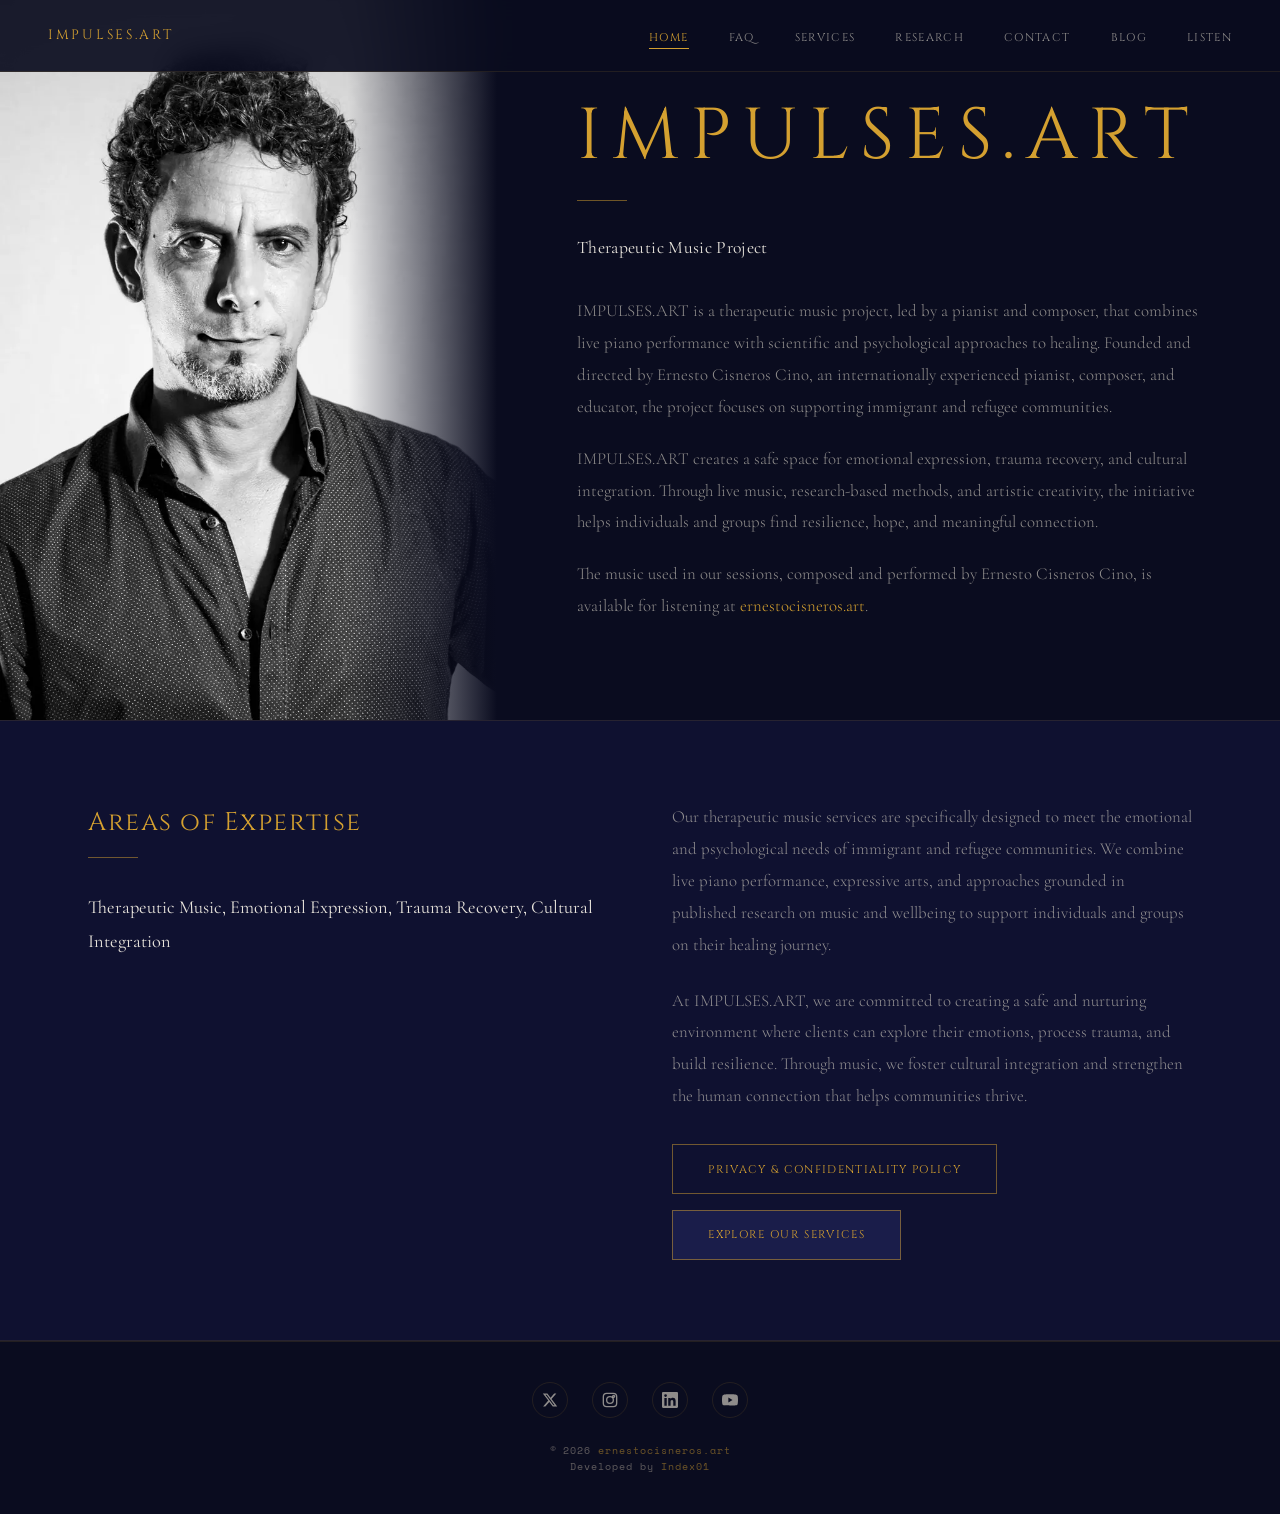
==== commit 1e8b3479: "SEO: texto de enlace descriptivo en la portada (Learn More -> Explore Our Services) Lighthouse penal" ====
--- a/index.html
+++ b/index.html
@@ -107,7 +107,7 @@
       <p class="section-text" style="margin-bottom:2rem;">At IMPULSES.ART, we are committed to creating a safe and nurturing environment where clients can explore their emotions, process trauma, and build resilience. Through music, we foster cultural integration and strengthen the human connection that helps communities thrive.</p>
       <div style="display:flex;flex-wrap:wrap;gap:1rem;">
         <a href="privacy-policy.html" class="btn">Privacy &amp; Confidentiality Policy</a>
-        <a href="services.html" class="btn btn-filled">Learn More</a>
+        <a href="services.html" class="btn btn-filled">Explore Our Services</a>
       </div>
     </div>
   </div>
